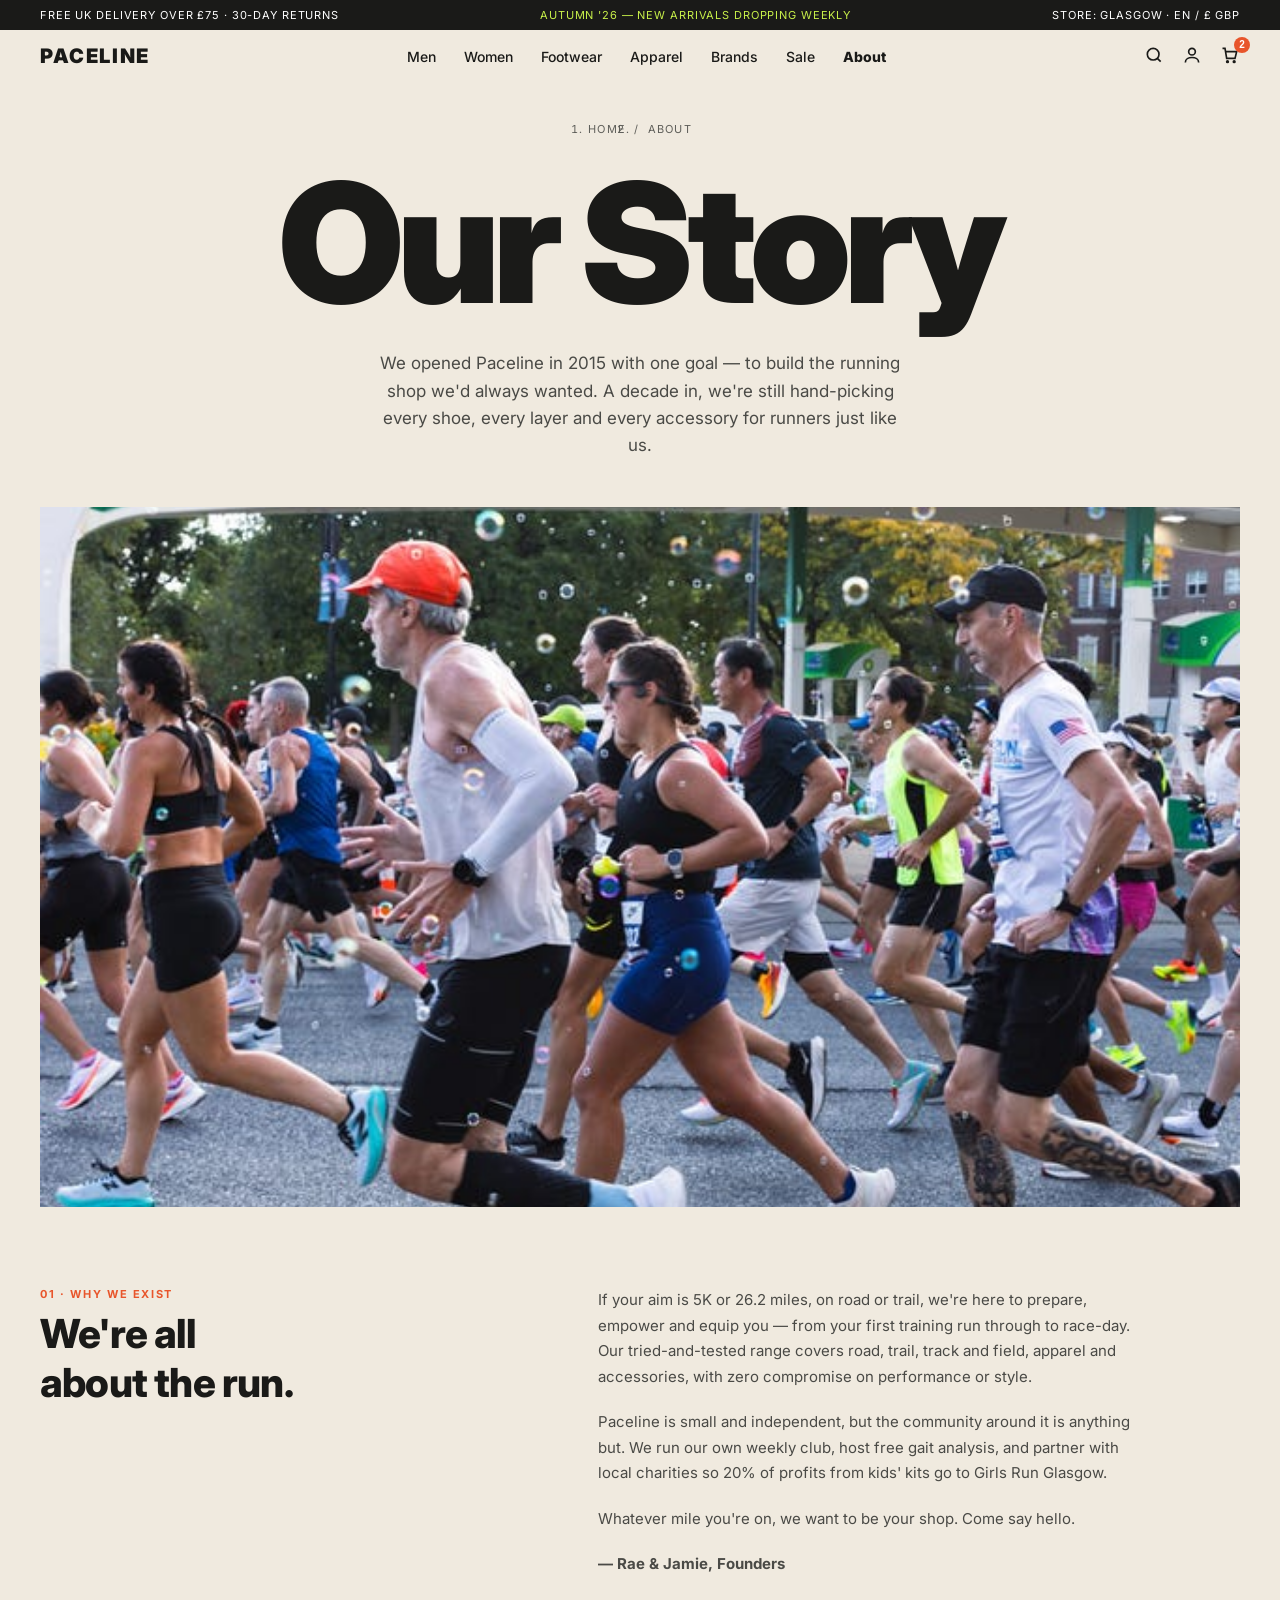
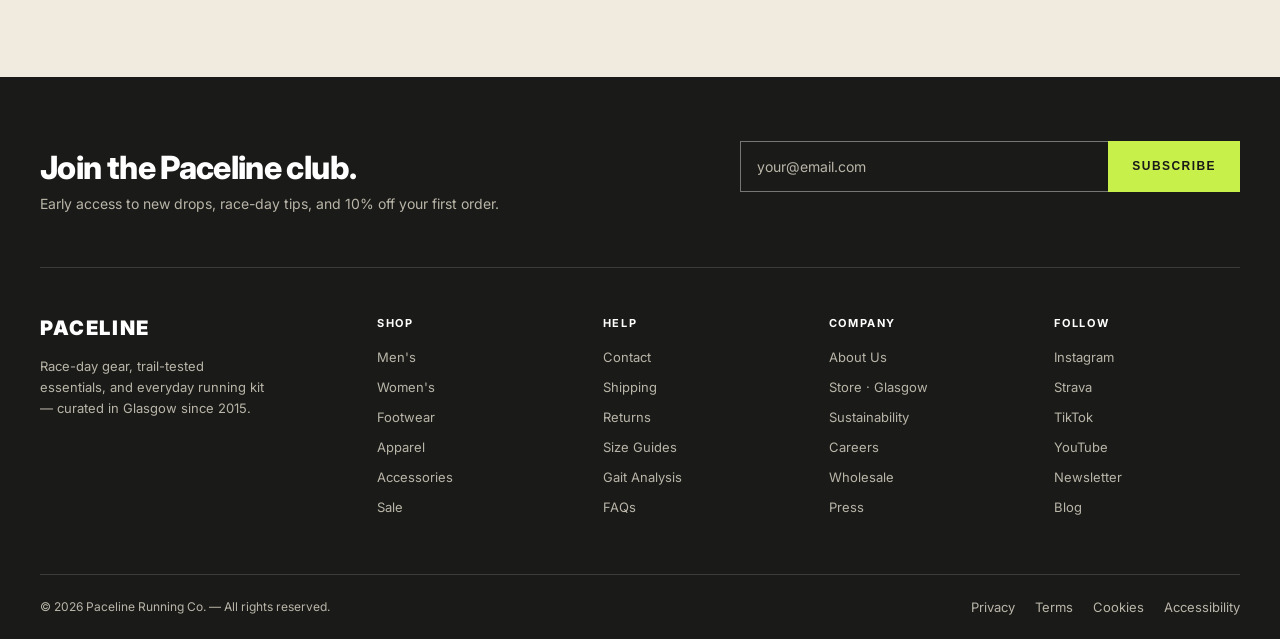
==== about.html @ b0b299d3 "Create about page with intro and why we exist" ====
<!DOCTYPE html>
<html lang="en">
    <head>
        <meta charset="UTF-8">
        <meta name="viewport" content="width=device-width, initial-scale=1.0">
         <link rel="icon" type="image/svg+xml" href="assets/images/paceline-icon.svg">
            <a href="index.html" class="logo">
            </a>
         <title> 
            About | Paceline
         </title>
    <link rel="preconnect" href="https://fonts.googleapis.com">
    <link rel="preconnect" href="https://fonts.gstatic.com" crossorigin>
    <link href="https://fonts.googleapis.com/css2?family=Inter:wght@400;500;600;800;900&display=swap" rel="stylesheet">
    <link rel="stylesheet" href="css/style.css">
    </head>
    <!-- 1. TOP BAR -->
  <div class="topbar">
    <p>Free UK delivery over £75 · 30-day returns</p>
    <p class="topbar-highlight">Autumn '26 — new arrivals dropping weekly</p>
    <p>Store: Glasgow · EN / £ GBP</p>
  </div>
  <!-- 2. NAVBAR -->
  <header class="site-header">
    <a href="index.html" class="logo">PACELINE</a>

    <nav aria-label="Main navigation">
      <ul class="nav-links">
        <li><a href="#">Men</a></li>
        <li><a href="#">Women</a></li>
        <li><a href="#">Footwear</a></li>
        <li><a href="#">Apparel</a></li>
        <li><a href="#">Brands</a></li>
        <li><a href="#">Sale</a></li>
        <li><a href="about.html" aria-current="page">About</a></li>
      </ul>
    </nav>
    <div class="header-icons">
      <button aria-label="Search">
        <svg width="20" height="20" viewBox="0 0 24 24" fill="none" stroke="currentColor" stroke-width="2"><circle cx="11" cy="11" r="7"/><path d="M20 20l-4-4"/></svg>
      </button>
      <button aria-label="Account">
        <svg width="20" height="20" viewBox="0 0 24 24" fill="none" stroke="currentColor" stroke-width="2"><circle cx="12" cy="8" r="4"/><path d="M4 21c0-4 4-6 8-6s8 2 8 6"/></svg>
      </button>
      <button aria-label="Cart, 2 items" class="cart-btn">
        <svg width="20" height="20" viewBox="0 0 24 24" fill="none" stroke="currentColor" stroke-width="2"><path d="M3 4h3l2 12h10l2-8H7"/><circle cx="9" cy="20" r="1"/><circle cx="17" cy="20" r="1"/></svg>
        <span class="cart-badge">2</span>
      </button>
    </div>
  </header>
  <main>
    <!-- ABOUT: INTRO -->
    <section class="page-hero">
    <nav aria-label="Breadcrumb" class="breadcrumb">
    <ol>
      <li><a href="index.html">Home</a></li>
      <li aria-current="page">About</li>
    </ol>
    </nav>
   <h1 class="page-title">Our Story</h1>
   <p class="page-intro">
    We opened Paceline in 2015 with one goal — to build the running shop we'd
    always wanted. A decade in, we're still hand-picking every shoe, every
    layer and every accessory for runners just like us.
   </p>
   </section>

   <!-- Wide image: this is near the top of the page, so NO lazy loading -->
   <div class="page-banner">
   <img src="assets/images/about-hero.jpg" alt="Runners' feet at the start of a city race" width="1600" height="700">
   </div>

   <!-- ABOUT: 01 WHY WE EXIST -->
   <section class="section split" aria-labelledby="why-title">
   <div>
    <p class="section-label">01 · Why we exist</p>
    <h2 class="section-title" id="why-title">We're all<br>about the run.</h2>
   </div>

   <div class="split-text">
    <p>
      If your aim is 5K or 26.2 miles, on road or trail, we're here to
      prepare, empower and equip you — from your first training run through to
      race-day. Our tried-and-tested range covers road, trail, track and field,
      apparel and accessories, with zero compromise on performance or style.
    </p>
    <p>
      Paceline is small and independent, but the community around it is
      anything but. We run our own weekly club, host free gait analysis, and
      partner with local charities so 20% of profits from kids' kits go to
      Girls Run Glasgow.
    </p>
    <p>Whatever mile you're on, we want to be your shop. Come say hello.</p>
    <p class="signoff">— Rae &amp; Jamie, Founders</p>
   </div>
   </section>
  </main>
  <!-- 8. NEWSLETTER + FOOTER -->
  <footer class="site-footer">

    <!-- Newsletter strip: JavaScript will validate it tomorrow -->
    <div class="newsletter">
      <div>
        <h2>Join the Paceline club.</h2>
        <p>Early access to new drops, race-day tips, and 10% off your first order.</p>
      </div>

      <form class="newsletter-form" id="newsletter-form" novalidate>
        <label for="newsletter-email" class="sr-only">Email address</label>
        <input type="email" id="newsletter-email" name="email" placeholder="your@email.com" autocomplete="email" required>
        <button type="submit">Subscribe</button>
        <p class="newsletter-msg" id="newsletter-msg" role="status"></p>
      </form>
    </div>

    <!-- Main footer: brand + 4 link columns -->
    <div class="footer-main">
      <div class="footer-brand">
        <a href="index.html" class="logo">PACELINE</a>
        <p>Race-day gear, trail-tested essentials, and everyday running kit — curated in Glasgow since 2015.</p>
      </div>

      <nav class="footer-col" aria-label="Shop">
        <h2>Shop</h2>
        <ul>
          <li><a href="#">Men's</a></li>
          <li><a href="#">Women's</a></li>
          <li><a href="#">Footwear</a></li>
          <li><a href="#">Apparel</a></li>
          <li><a href="#">Accessories</a></li>
          <li><a href="#">Sale</a></li>
        </ul>
      </nav>

      <nav class="footer-col" aria-label="Help">
        <h2>Help</h2>
        <ul>
          <li><a href="#">Contact</a></li>
          <li><a href="#">Shipping</a></li>
          <li><a href="#">Returns</a></li>
          <li><a href="#">Size Guides</a></li>
          <li><a href="#">Gait Analysis</a></li>
          <li><a href="#">FAQs</a></li>
        </ul>
      </nav>

      <nav class="footer-col" aria-label="Company">
        <h2>Company</h2>
        <ul>
          <li><a href="about.html">About Us</a></li>
          <li><a href="#">Store · Glasgow</a></li>
          <li><a href="#">Sustainability</a></li>
          <li><a href="#">Careers</a></li>
          <li><a href="#">Wholesale</a></li>
          <li><a href="#">Press</a></li>
        </ul>
      </nav>

      <nav class="footer-col" aria-label="Follow us">
        <h2>Follow</h2>
        <ul>
          <li><a href="#">Instagram</a></li>
          <li><a href="#">Strava</a></li>
          <li><a href="#">TikTok</a></li>
          <li><a href="#">YouTube</a></li>
          <li><a href="#">Newsletter</a></li>
          <li><a href="#">Blog</a></li>
        </ul>
      </nav>
    </div>

    <!-- Bottom bar -->
    <div class="footer-bottom">
      <p>© 2026 Paceline Running Co. — All rights reserved.</p>
      <ul>
        <li><a href="#">Privacy</a></li>
        <li><a href="#">Terms</a></li>
        <li><a href="#">Cookies</a></li>
        <li><a href="#">Accessibility</a></li>
      </ul>
    </div>

  </footer>
</body>
</html>
---- css/style.css ----
/* ===== 1. VARIABLES: colors and fonts in one place ===== */
:root 
{
  --cream: #f0eadf;
  --black: #1a1a18;
  --lime: #c8f04a;
  --orange: #e8552b;
  --white: #ffffff;
}

/* ===== 2. RESET: remove browser default spacing ===== */
* 
{
  margin: 0;
  padding: 0;
  box-sizing: border-box;
}

body 
{
  font-family: 'Inter', Arial, sans-serif;
  background: var(--cream);
  color: var(--black);
}

a { color: inherit; text-decoration: none; }
ul { list-style: none; }
button { background: none; border: none; color: inherit; cursor: pointer; }

/* ===== 3. TOP BAR ===== */
.topbar 
{
  background: var(--black);
  color: var(--white);
  font-size: 11px;
  letter-spacing: 0.08em;
  text-transform: uppercase;
  display: flex;                    /* puts the 3 texts in a row */
  justify-content: space-between;   /* spreads them left / middle / right */
  padding: 8px 40px;
}

.topbar-highlight { color: var(--lime); }

/* ===== 4. NAVBAR ===== */
.site-header 
{
  background: var(--cream);
  display: flex;
  justify-content: space-between;
  align-items: center;              /* centers everything vertically */
  padding: 14px 40px;
  position: sticky;                 /* stays at the top while scrolling */
  top: 0;
  z-index: 10;
}

.logo 
{
  font-weight: 900;
  font-size: 20px;
  letter-spacing: 0.08em;
}

.logo img {
  display: block;   /* removes the small gap browsers add under images */
  height: 32px;
  width: auto;      /* keeps the proportions */
}

.nav-links {
  display: flex;
  gap: 28px;
  font-size: 14px;
  font-weight: 500;
}

.nav-links a:hover { color: var(--orange); }

/* Keyboard users need to see where they are */
a:focus-visible, button:focus-visible {
  outline: 3px solid var(--orange);
  outline-offset: 3px;
}

.header-icons {
  display: flex;
  gap: 18px;
}

.cart-btn { position: relative; }

.cart-badge {
  position: absolute;               /* sits on the corner of the cart icon */
  top: -8px;
  right: -10px;
  background: var(--orange);
  color: var(--white);
  font-size: 10px;
  font-weight: 700;
  border-radius: 50%;
  width: 16px;
  height: 16px;
  display: grid;
  place-items: center;
}

/* ===== 5. HERO ===== */
.hero {
  min-height: 560px;
  display: flex;
  align-items: center;
  padding: 0 40px;
  color: var(--white);
  /* dark gradient on the left keeps the white text readable, then the photo */
  background:
    linear-gradient(90deg, rgba(0,0,0,0.55) 0%, rgba(0,0,0,0.05) 70%),
    url("../assets/images/hero.jpg") center / cover no-repeat;
}

.hero-content { max-width: 640px; }

.eyebrow {
  color: var(--lime);
  font-size: 12px;
  font-weight: 700;
  letter-spacing: 0.15em;
  text-transform: uppercase;
  margin-bottom: 16px;
}

.hero h1 {
  font-size: clamp(48px, 9vw, 96px);   /* shrinks on small screens */
  font-weight: 900;
  line-height: 0.95;
  letter-spacing: -0.03em;
  margin-bottom: 24px;
}

.hero-text {
  font-size: 18px;
  line-height: 1.5;
  margin-bottom: 32px;
}

.hero-buttons {
  display: flex;
  gap: 14px;
  flex-wrap: wrap;                  /* buttons stack if there's no room */
}

/* ===== 6. BUTTONS ===== */
.btn {
  display: inline-block;
  padding: 16px 28px;
  font-size: 12px;
  font-weight: 700;
  letter-spacing: 0.12em;
  text-transform: uppercase;
}

.btn-lime { background: var(--lime); color: var(--black); }
.btn-outline { border: 2px solid var(--white); color: var(--white); }
.btn:hover { opacity: 0.85; }

/* ===== 7. RESPONSIVE: phones and small tablets ===== */
@media (max-width: 768px) {
  .topbar { justify-content: center; padding: 8px 16px; }
  .topbar p:not(.topbar-highlight) { display: none; }  /* keep only the middle text */

  .site-header { padding: 14px 16px; }
  .nav-links { display: none; }     /* temporary: we'll add a hamburger menu later */

  .hero { padding: 0 16px; min-height: 460px; }
}
/* ===== 8. SHARED SECTION STYLES (reused by every section) ===== */
.section {
  padding: 80px 40px;
}

.section-head {
  display: flex;
  justify-content: space-between;
  align-items: flex-end;            /* link lines up with the heading's bottom */
  flex-wrap: wrap;                  /* link drops under the heading if no room */
  gap: 16px;
  margin-bottom: 32px;
}

.section-label {
  color: var(--orange);
  font-size: 11px;
  font-weight: 700;
  letter-spacing: 0.15em;
  text-transform: uppercase;
  margin-bottom: 8px;
}

.section-title {
  font-size: clamp(28px, 4vw, 40px);
  font-weight: 800;
  letter-spacing: -0.02em;
}

.link-arrow {
  font-size: 12px;
  font-weight: 700;
  letter-spacing: 0.1em;
  text-transform: uppercase;
}

.link-arrow:hover { color: var(--orange); }

/* ===== 9. SHOP BY CATEGORY ===== */
.category-grid {
  display: grid;
  grid-template-columns: repeat(4, 1fr);   /* 4 equal columns */
  gap: 16px;
}

.category-card {
  position: relative;               /* anchor for the text and overlay */
  display: block;
  aspect-ratio: 3 / 4;              /* every card is a tall rectangle */
  overflow: hidden;                 /* hides the image when it zooms past the edge */
  color: var(--white);
}

.category-card img {
  width: 100%;
  height: 100%;
  object-fit: cover;                /* fills the box without stretching the photo */
  transition: transform 0.4s ease;
}

.category-card:hover img { transform: scale(1.05); }

/* Dark fade at the bottom so the white text is readable */
.category-card::after {
  content: "";
  position: absolute;
  inset: 0;                         /* shorthand for top/right/bottom/left: 0 */
  background: linear-gradient(to top, rgba(0, 0, 0, 0.75), transparent 55%);
}

.category-info {
  position: absolute;
  left: 20px;
  right: 20px;
  bottom: 20px;
  z-index: 1;                       /* sits in front of the dark fade */
}

.category-info h3 { font-size: 22px; font-weight: 800; }
.category-info p  { font-size: 13px; margin: 4px 0 10px; }

.category-shop {
  color: var(--lime);
  font-size: 11px;
  font-weight: 700;
  letter-spacing: 0.12em;
  text-transform: uppercase;
}
/* ===== 10. FILTER PILLS ===== */
.filter-pills {
  display: flex;
  gap: 8px;
  flex-wrap: wrap;
}

.pill {
  padding: 8px 16px;
  border: 1px solid #b9b3a6;
  border-radius: 999px;              /* a huge radius makes a pill shape */
  font-size: 13px;
  font-weight: 500;
  transition: background 0.2s, color 0.2s;
}

.pill:hover { background: rgba(0, 0, 0, 0.06); }

/* The selected pill: styled using the aria-pressed attribute */
.pill[aria-pressed="true"] {
  background: var(--black);
  color: var(--white);
  border-color: var(--black);
}

/* ===== 11. PRODUCT CARDS ===== */
.product-grid {
  display: grid;
  grid-template-columns: repeat(4, 1fr);
  gap: 16px;
}

.product-media {
  position: relative;                
  aspect-ratio: 4 / 5;
  overflow: hidden;
  background: #e5b560;               
  margin-bottom: 12px;
}

.product-media img {
  width: 100%;
  height: 100%;
  object-fit: cover;
}

.badge {
  position: absolute;
  top: 12px;
  left: 12px;
  background: var(--black);
  color: var(--lime);
  font-size: 10px;
  font-weight: 800;
  letter-spacing: 0.1em;
  text-transform: uppercase;
  padding: 4px 8px;
}

.badge-sale {
  background: var(--orange);
  color: var(--white);
}

.heart-btn {
  position: absolute;
  top: 10px;
  right: 10px;
  width: 36px;
  height: 36px;
  display: grid;
  place-items: center;
  border-radius: 50%;
  color: var(--black);
}

.heart-btn:hover { background: rgba(255, 255, 255, 0.7); }

.product-brand {
  font-size: 12px;
  color: #5f5f5a;                   
}

.product-name {
  font-size: 14px;
  font-weight: 600;
  margin: 2px 0 4px;
}

.product-price {
  font-size: 14px;
  font-weight: 700;
}
/* ===== 12. OUR STORY ===== */
.story {
  display: grid;
  grid-template-columns: 1fr 1fr;     /* two equal halves */
  background: var(--black);
  color: var(--white);
}

.story-media img {
  width: 100%;
  height: 100%;                       /* fills the whole left half */
  min-height: 420px;
  object-fit: cover;
  display: block;
}

.story-content {
  padding: 80px 64px;
  display: flex;
  flex-direction: column;             /* stack the children vertically */
  justify-content: center;            /* and center the stack vertically */
  align-items: flex-start;            /* keep the button its natural width */
}

/* On the dark panel, the small label should be lime, not orange */
.story .section-label { color: var(--lime); }

.story-text {
  font-size: 16px;
  line-height: 1.7;
  color: #d8d4c8;
  max-width: 52ch;                    /* keeps lines a comfortable length */
  margin-top: 20px;
}

.story-stats {
  display: flex;
  gap: 48px;
  margin: 40px 0;                     /* space above AND below fixes the overlap in the design */
}

.stat-number {
  display: block;
  color: var(--lime);
  font-size: 48px;
  font-weight: 800;
  line-height: 1;
}

.stat-label {
  display: block;
  margin-top: 8px;
  font-size: 11px;
  letter-spacing: 0.12em;
  text-transform: uppercase;
  color: #b9b5a8;
}
/* ===== 13. MEN'S / WOMEN'S ===== */
.gender-grid {
  display: grid;
  grid-template-columns: 1fr 1fr;     /* two equal cards */
  gap: 16px;
}

.gender-card {
  position: relative;                 /* anchor for the overlay and text */
  display: block;
  aspect-ratio: 4 / 3;
  overflow: hidden;
  color: var(--white);
}

.gender-card img {
  width: 100%;
  height: 100%;
  object-fit: cover;
  transition: transform 0.4s ease;
}

.gender-card:hover img { transform: scale(1.04); }

/* Dark fade so the white text stays readable */
.gender-card::after {
  content: "";
  position: absolute;
  inset: 0;
  background: linear-gradient(to top, rgba(0, 0, 0, 0.75), transparent 60%);
}

.gender-info {
  position: absolute;
  left: 28px;
  right: 28px;
  bottom: 28px;
  z-index: 1;                         /* in front of the fade */
}

.gender-info h2 {
  font-size: clamp(28px, 4vw, 44px);
  font-weight: 900;
  letter-spacing: -0.02em;
  line-height: 1;
}

.gender-info p {
  font-size: 14px;
  margin: 8px 0 14px;
}

.gender-shop {
  color: var(--lime);
  font-size: 11px;
  font-weight: 700;
  letter-spacing: 0.12em;
  text-transform: uppercase;
}

/* for people who turn off animations in their system settings */
@media (prefers-reduced-motion: reduce) {
  .category-card img,
  .gender-card img { transition: none; }
  .category-card:hover img,
  .gender-card:hover img { transform: none; }
}
/* ===== 14. SCREEN-READER-ONLY HELPER ===== */
/* Hides content visually but keeps it available to screen readers */
.sr-only {
  position: absolute;
  width: 1px;
  height: 1px;
  margin: -1px;
  padding: 0;
  overflow: hidden;
  clip: rect(0, 0, 0, 0);
  white-space: nowrap;
  border: 0;
}

/* ===== 15. FOOTER ===== */
.site-footer {
  background: var(--black);
  color: var(--white);
  padding: 64px 40px 24px;
}

/* --- Newsletter strip --- */
.newsletter {
  display: flex;
  justify-content: space-between;
  align-items: center;
  flex-wrap: wrap;                    /* form drops under the text if no room */
  gap: 24px;
  padding-bottom: 48px;
  border-bottom: 1px solid rgba(255, 255, 255, 0.15);
}

.newsletter h2 {
  font-size: clamp(24px, 3vw, 32px);
  font-weight: 800;
  letter-spacing: -0.02em;
}

.newsletter p {
  margin-top: 8px;
  font-size: 14px;
  color: #b9b5a8;
}

.newsletter-form {
  display: flex;
  flex-wrap: wrap;                    /* lets the message sit on its own line */
  flex: 1 1 380px;
  max-width: 500px;
}

.newsletter-form input {
  flex: 1;
  min-width: 0;                       /* lets the input shrink on small screens */
  padding: 16px;
  background: transparent;
  border: 1px solid rgba(255, 255, 255, 0.4);
  border-right: 0;
  color: var(--white);
  font: inherit;                      /* use the page font instead of the browser default */
  font-size: 14px;
}

.newsletter-form input::placeholder { color: #b9b5a8; }

.newsletter-form input:focus-visible {
  outline: 3px solid var(--lime);
  outline-offset: 2px;
}

.newsletter-form button {
  background: var(--lime);
  color: var(--black);
  padding: 16px 24px;
  font-size: 12px;
  font-weight: 700;
  letter-spacing: 0.12em;
  text-transform: uppercase;
}

.newsletter-form button:hover { opacity: 0.85; }

.newsletter-msg {
  flex-basis: 100%;                   /* takes the full row under the input */
  margin-top: 10px;
  min-height: 1.4em;                  /* reserves space so nothing jumps */
  font-size: 13px;
}

/* --- Main footer --- */
.footer-main {
  display: grid;
  grid-template-columns: 1.6fr repeat(4, 1fr);   /* brand column + 4 link columns */
  gap: 40px;
  padding: 48px 0;
}

.footer-brand p {
  margin-top: 16px;
  max-width: 28ch;
  font-size: 13px;
  line-height: 1.6;
  color: #b9b5a8;
}

.footer-col h2 {
  font-size: 11px;
  font-weight: 700;
  letter-spacing: 0.15em;
  text-transform: uppercase;
  margin-bottom: 16px;
}

.footer-col li { margin-bottom: 10px; }

.footer-col a,
.footer-bottom a {
  font-size: 13px;
  color: #b9b5a8;
}

.footer-col a:hover,
.footer-bottom a:hover {
  color: var(--white);
  text-decoration: underline;
}

/* --- Bottom bar --- */
.footer-bottom {
  display: flex;
  justify-content: space-between;
  flex-wrap: wrap;
  gap: 12px;
  padding-top: 24px;
  border-top: 1px solid rgba(255, 255, 255, 0.15);
  font-size: 12px;
  color: #b9b5a8;
}

.footer-bottom ul {
  display: flex;
  gap: 20px;
}
/* ===== 16. ABOUT PAGE: INTRO ===== */
.page-hero {
  text-align: center;
  padding: 40px 40px 48px;
}

.breadcrumb ol {
  display: flex;
  justify-content: center;
  gap: 8px;
  font-size: 11px;
  letter-spacing: 0.12em;
  text-transform: uppercase;
  color: #5f5f5a;                     /* grey with enough contrast on cream */
}

.breadcrumb li + li::before {         /* adds a "/" before every item except the first */
  content: "/";
  margin-right: 8px;
}

.breadcrumb a:hover { color: var(--orange); }

.page-title {
  font-size: clamp(64px, 13vw, 168px);
  font-weight: 900;
  letter-spacing: -0.04em;
  line-height: 1;
  margin: 24px 0;
}

.page-intro {
  max-width: 48ch;                    /* comfortable line length */
  margin: 0 auto;
  font-size: 17px;
  line-height: 1.6;
  color: #4a4a46;
}

.page-banner { padding: 0 40px; }

.page-banner img {
  display: block;
  width: 100%;
  aspect-ratio: 21 / 9;               /* wide, cinematic crop */
  object-fit: cover;
}

/* ===== 17. ABOUT PAGE: TWO-COLUMN SPLIT ===== */
.split {
  display: grid;
  grid-template-columns: 1fr 1.3fr;   /* heading column + wider text column */
  gap: 64px;
  align-items: start;                 /* both columns start at the top */
}

.split-text p {
  font-size: 15px;
  line-height: 1.7;
  color: #4a4a46;
  max-width: 60ch;
  margin-bottom: 20px;
}

.signoff {
  font-weight: 700;
  color: var(--black);
}

/* Highlight the current page in the navbar */
.nav-links a[aria-current="page"] { font-weight: 800; }

/* ===== Responsive: tablet and phone ===== */
@media (max-width: 1024px) {
  .category-grid { grid-template-columns: repeat(2, 1fr); } 
  .product-grid { grid-template-columns: repeat(2, 1fr); }  /* 2 columns */
  .story { grid-template-columns: 1fr; }          /* image on top, text below */
  .story-media img { min-height: 0; aspect-ratio: 16 / 10; }
  .story-content { padding: 56px 40px; }
  .footer-main { grid-template-columns: repeat(2, 1fr); }   /* 2 link columns */
  .footer-brand { grid-column: 1 / -1; }                    /* brand spans the full row */
  .split { grid-template-columns: 1fr; gap: 24px; }   /* stack heading above text */
}

@media (max-width: 640px) {
  .section { padding: 56px 16px; }
  .category-grid { grid-template-columns: 1fr; }              /* 1 column */
  .category-card { aspect-ratio: 4 / 3; }   
  .product-grid { gap: 12px; }          /* stays 2 columns on phones */
  .filter-pills { width: 100%; overflow-x: auto; flex-wrap: nowrap; }  /* pills scroll sideways */
  .pill { white-space: nowrap; }        /* keep each label on one line */                  /* shorter cards on phones */
  .story-content { padding: 48px 16px; }
  .story-stats { gap: 24px; flex-wrap: wrap; }
  .gender-grid { grid-template-columns: 1fr; }   /* stack the cards on phones */
  .gender-info { left: 16px; right: 16px; bottom: 16px; }
  .site-footer { padding: 48px 16px 24px; }
  .newsletter-form { flex-basis: 100%; max-width: none; }
  .page-hero { padding: 32px 16px 36px; }
  .page-banner { padding: 0 16px; }
  .page-banner img { aspect-ratio: 4 / 3; }           /* taller crop on phones */
}
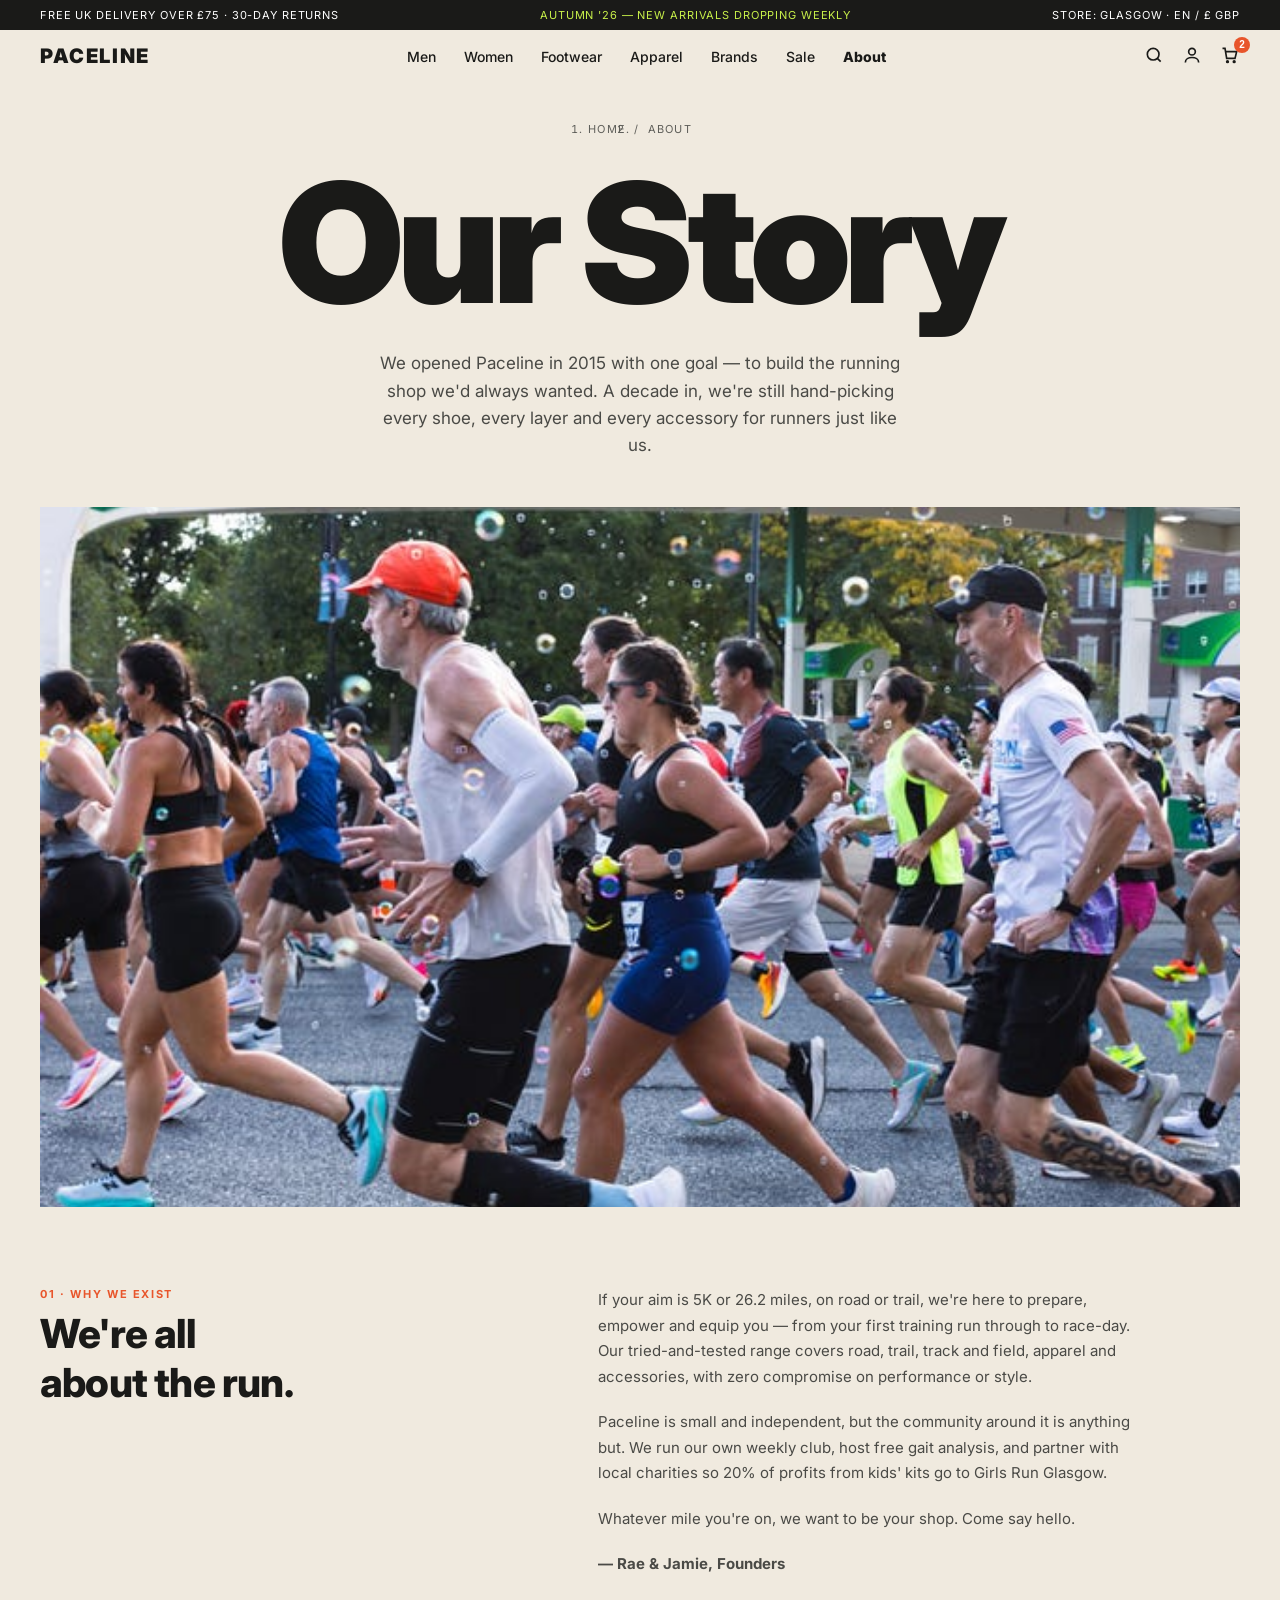
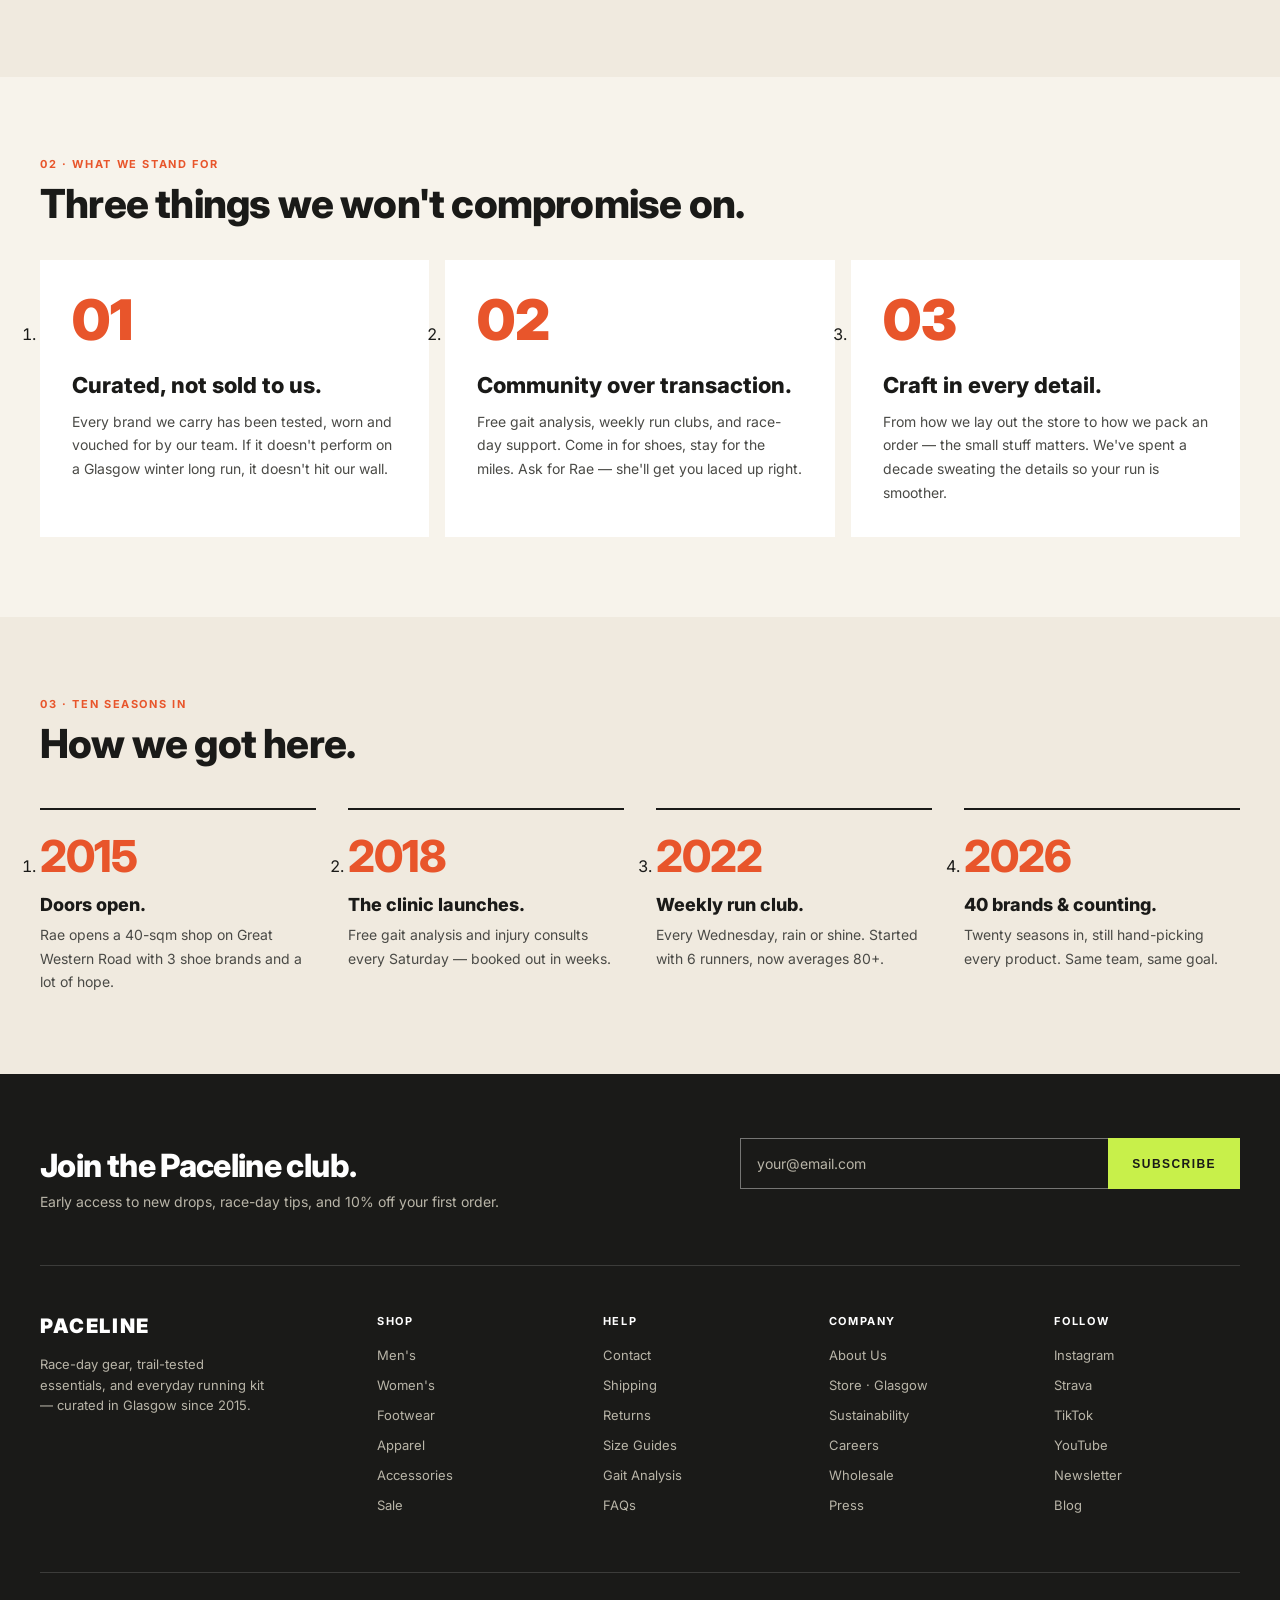
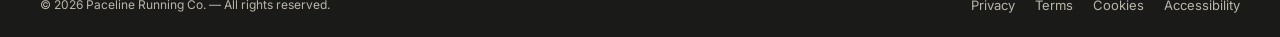
==== commit fce8bd55: "Add values and timeline to about page" ====
--- a/about.html
+++ b/about.html
@@ -94,6 +94,58 @@
     <p class="signoff">— Rae &amp; Jamie, Founders</p>
    </div>
    </section>
+   <!-- ABOUT: 02 VALUES -->
+<section class="section values" aria-labelledby="values-title">
+  <p class="section-label">02 · What we stand for</p>
+  <h2 class="section-title" id="values-title">Three things we won't compromise on.</h2>
+
+  <ol class="value-grid">
+    <li class="value-card">
+      <span class="value-num" aria-hidden="true">01</span>
+      <h3>Curated, not sold to us.</h3>
+      <p>Every brand we carry has been tested, worn and vouched for by our team. If it doesn't perform on a Glasgow winter long run, it doesn't hit our wall.</p>
+    </li>
+    <li class="value-card">
+      <span class="value-num" aria-hidden="true">02</span>
+      <h3>Community over transaction.</h3>
+      <p>Free gait analysis, weekly run clubs, and race-day support. Come in for shoes, stay for the miles. Ask for Rae — she'll get you laced up right.</p>
+    </li>
+    <li class="value-card">
+      <span class="value-num" aria-hidden="true">03</span>
+      <h3>Craft in every detail.</h3>
+      <p>From how we lay out the store to how we pack an order — the small stuff matters. We've spent a decade sweating the details so your run is smoother.</p>
+    </li>
+  </ol>
+</section>
+
+<!-- ABOUT: 03 TIMELINE -->
+<section class="section" aria-labelledby="timeline-title">
+  <p class="section-label">03 · Ten seasons in</p>
+  <h2 class="section-title" id="timeline-title">How we got here.</h2>
+
+  <ol class="timeline">
+    <li>
+      <p class="timeline-year">2015</p>
+      <h3>Doors open.</h3>
+      <p>Rae opens a 40-sqm shop on Great Western Road with 3 shoe brands and a lot of hope.</p>
+    </li>
+    <li>
+      <p class="timeline-year">2018</p>
+      <h3>The clinic launches.</h3>
+      <p>Free gait analysis and injury consults every Saturday — booked out in weeks.</p>
+    </li>
+    <li>
+      <p class="timeline-year">2022</p>
+      <h3>Weekly run club.</h3>
+      <p>Every Wednesday, rain or shine. Started with 6 runners, now averages 80+.</p>
+    </li>
+    <li>
+      <p class="timeline-year">2026</p>
+      <h3>40 brands &amp; counting.</h3>
+      <p>Twenty seasons in, still hand-picking every product. Same team, same goal.</p>
+    </li>
+  </ol>
+</section>
   </main>
   <!-- 8. NEWSLETTER + FOOTER -->
   <footer class="site-footer">
--- a/css/style.css
+++ b/css/style.css
@@ -693,6 +693,76 @@
 /* Highlight the current page in the navbar */
 .nav-links a[aria-current="page"] { font-weight: 800; }
 
+/* ===== 18. ABOUT PAGE: VALUES ===== */
+.values { background: #f7f3eb; }          /* slightly lighter band than the page */
+
+.value-grid {
+  display: grid;
+  grid-template-columns: repeat(3, 1fr);  /* three equal cards */
+  gap: 16px;
+  margin-top: 32px;
+}
+
+.value-card {
+  background: var(--white);
+  padding: 32px;
+}
+
+.value-num {
+  display: block;
+  color: var(--orange);                   /* big text, so orange passes contrast */
+  font-size: 56px;
+  font-weight: 900;
+  line-height: 1;
+  margin-bottom: 24px;
+}
+
+.value-card h3 {
+  font-size: 22px;
+  font-weight: 800;
+  margin-bottom: 12px;
+}
+
+.value-card p {
+  font-size: 14px;
+  line-height: 1.7;
+  color: #4a4a46;
+}
+
+/* ===== 19. ABOUT PAGE: TIMELINE ===== */
+.timeline {
+  display: grid;
+  grid-template-columns: repeat(4, 1fr);  /* four equal columns */
+  gap: 32px;
+  margin-top: 40px;
+}
+
+.timeline li {
+  border-top: 2px solid var(--black);     /* the line above each year */
+  padding-top: 24px;
+}
+
+.timeline-year {
+  color: var(--orange);
+  font-size: 44px;
+  font-weight: 800;
+  letter-spacing: -0.02em;
+  line-height: 1;
+  margin-bottom: 16px;
+}
+
+.timeline h3 {
+  font-size: 18px;
+  font-weight: 800;
+  margin-bottom: 8px;
+}
+
+.timeline li p:not(.timeline-year) {
+  font-size: 14px;
+  line-height: 1.7;
+  color: #4a4a46;
+}
+
 /* ===== Responsive: tablet and phone ===== */
 @media (max-width: 1024px) {
   .category-grid { grid-template-columns: repeat(2, 1fr); } 
@@ -703,6 +773,8 @@
   .footer-main { grid-template-columns: repeat(2, 1fr); }   /* 2 link columns */
   .footer-brand { grid-column: 1 / -1; }                    /* brand spans the full row */
   .split { grid-template-columns: 1fr; gap: 24px; }   /* stack heading above text */
+  .timeline { grid-template-columns: repeat(2, 1fr); }   /* 2 per row */
+
 }
 
 @media (max-width: 640px) {
@@ -721,4 +793,7 @@
   .page-hero { padding: 32px 16px 36px; }
   .page-banner { padding: 0 16px; }
   .page-banner img { aspect-ratio: 4 / 3; }           /* taller crop on phones */
+  .value-grid { grid-template-columns: 1fr; }            /* cards stack */
+  .value-card { padding: 24px; }
+  .timeline { grid-template-columns: 1fr; gap: 28px; }   /* years stack */
 }
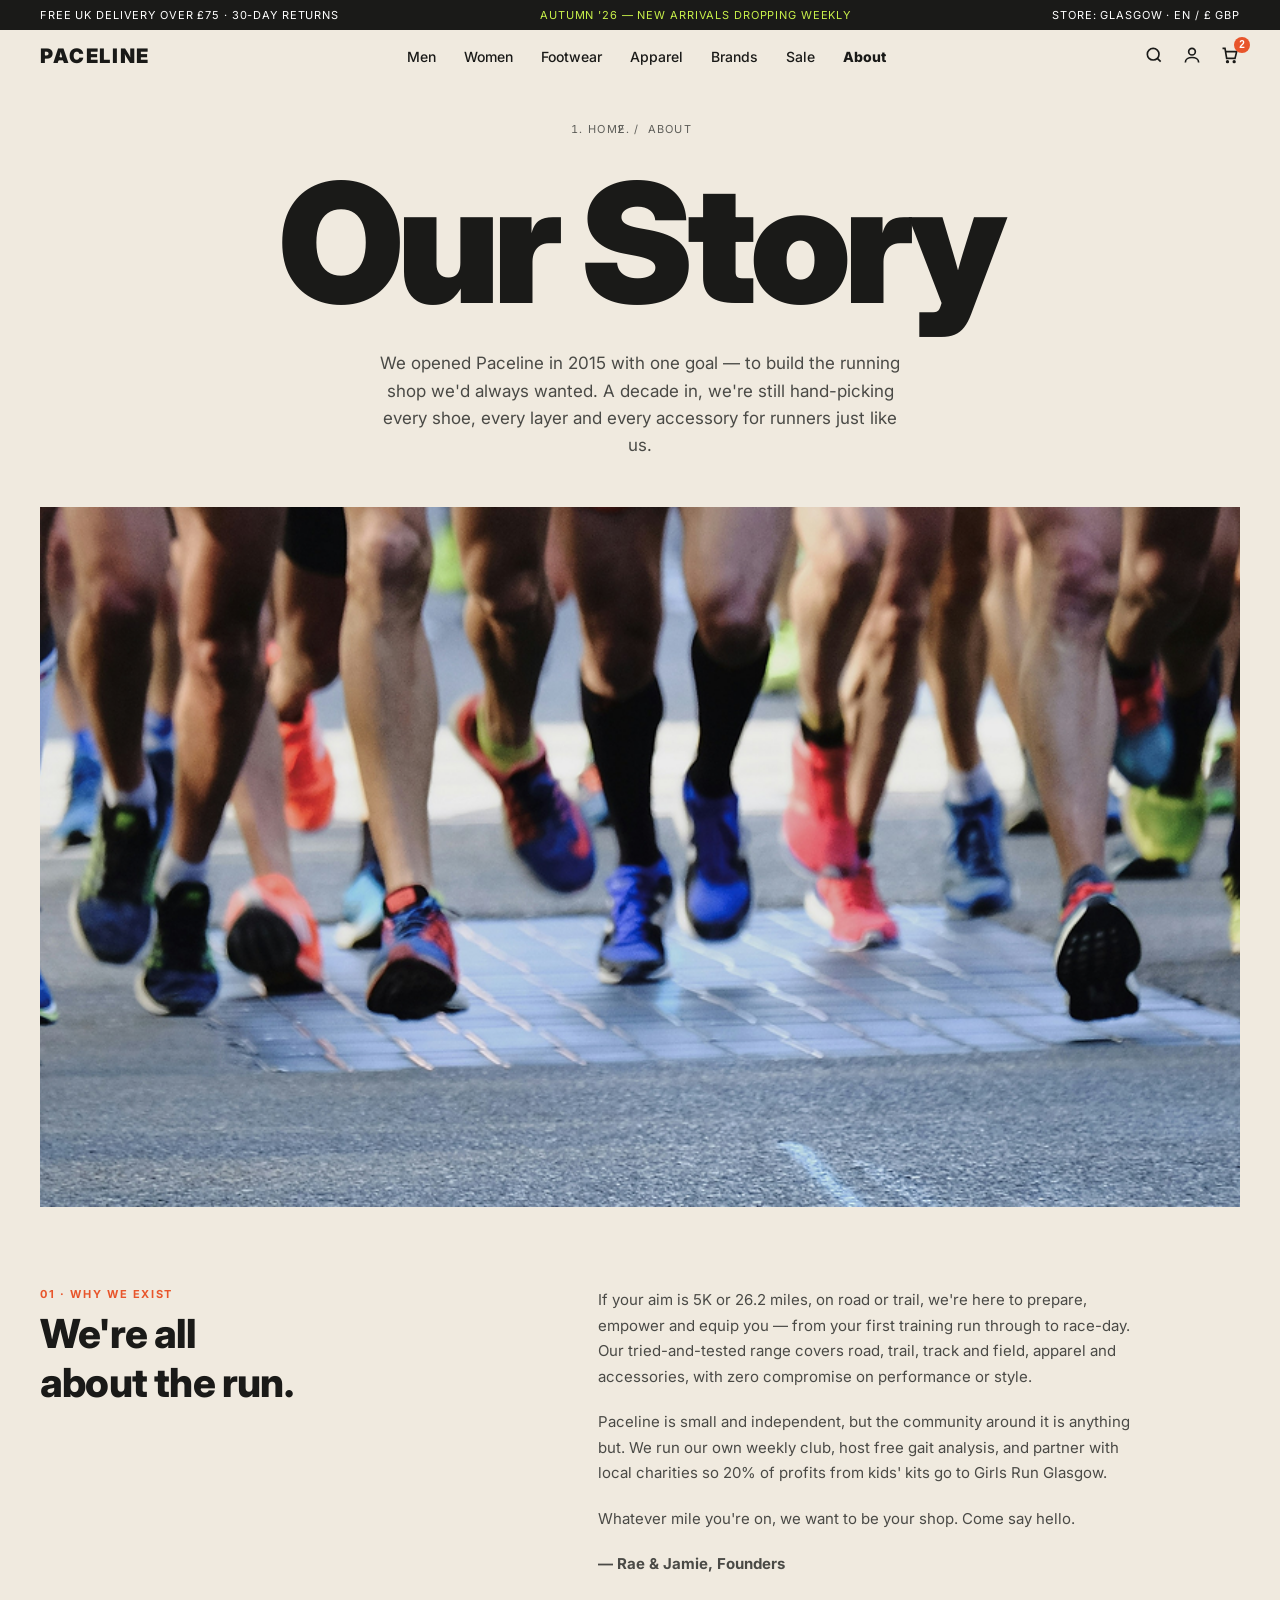
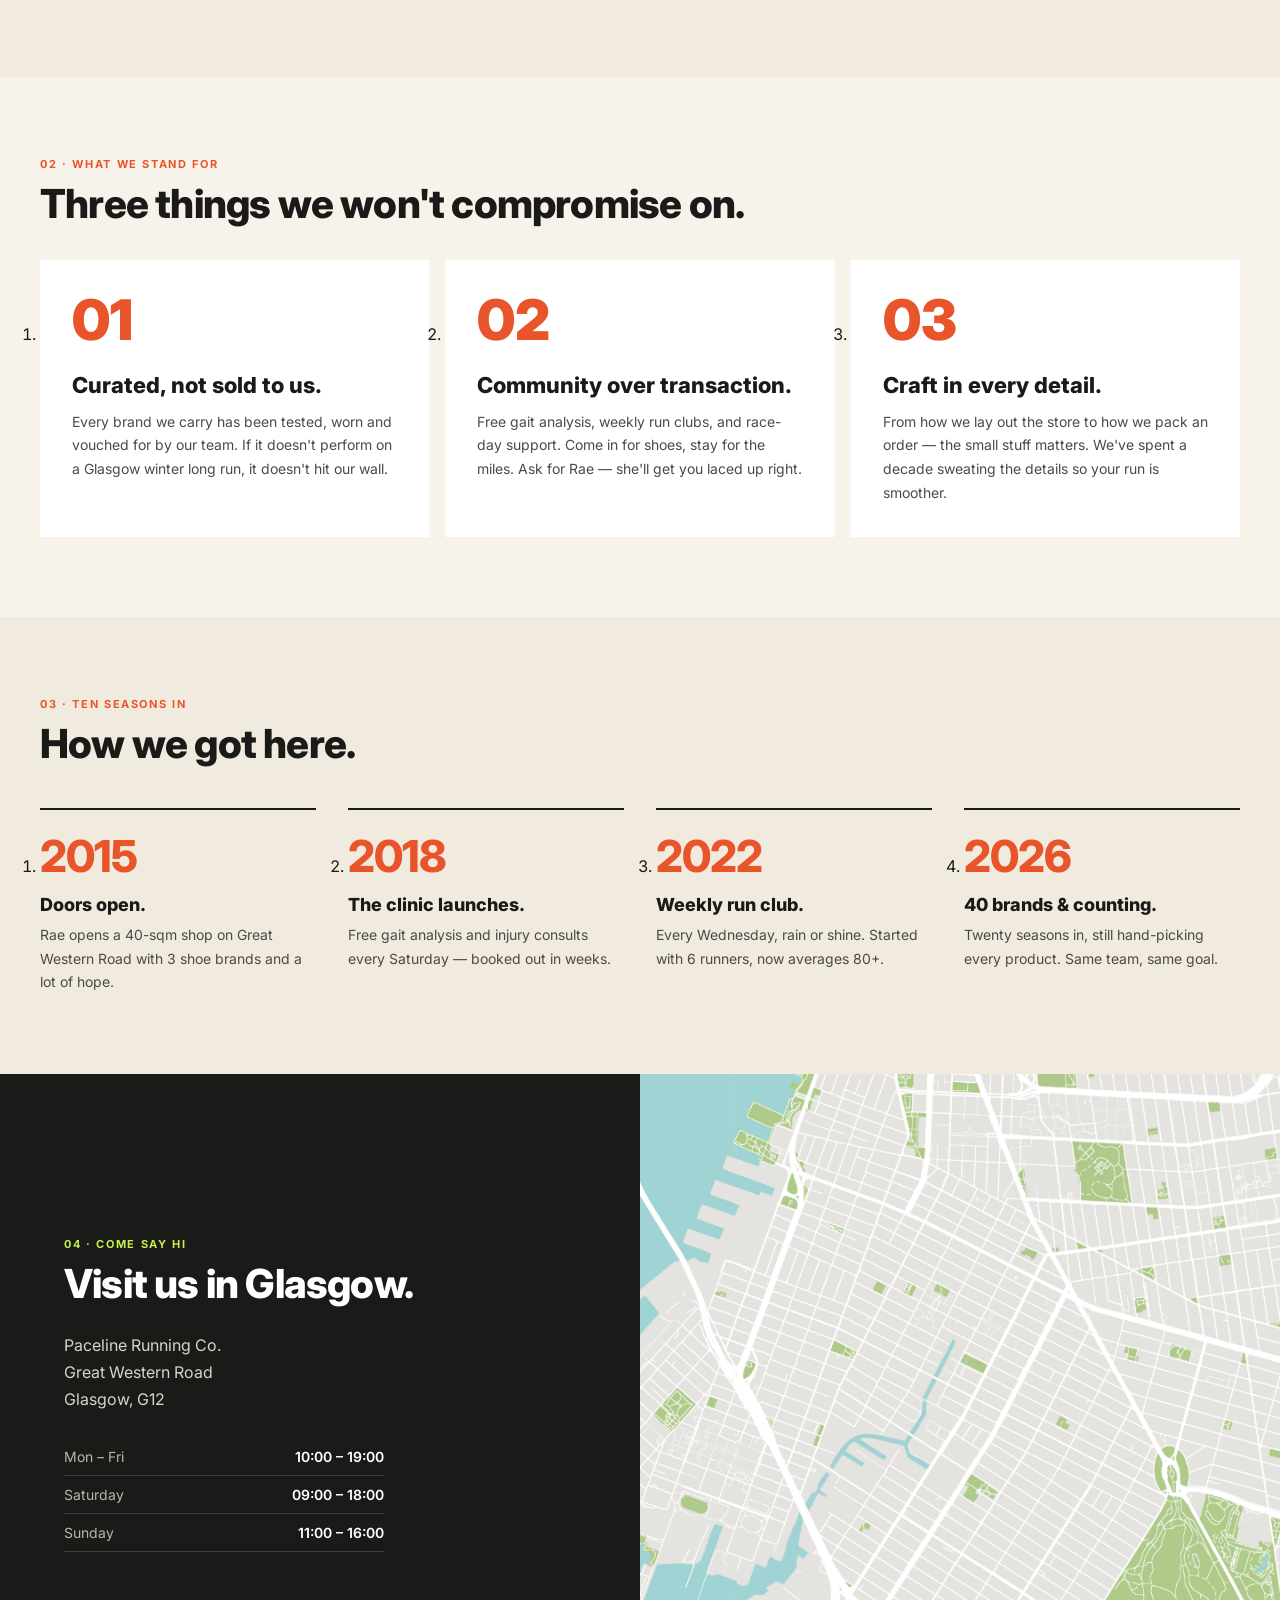
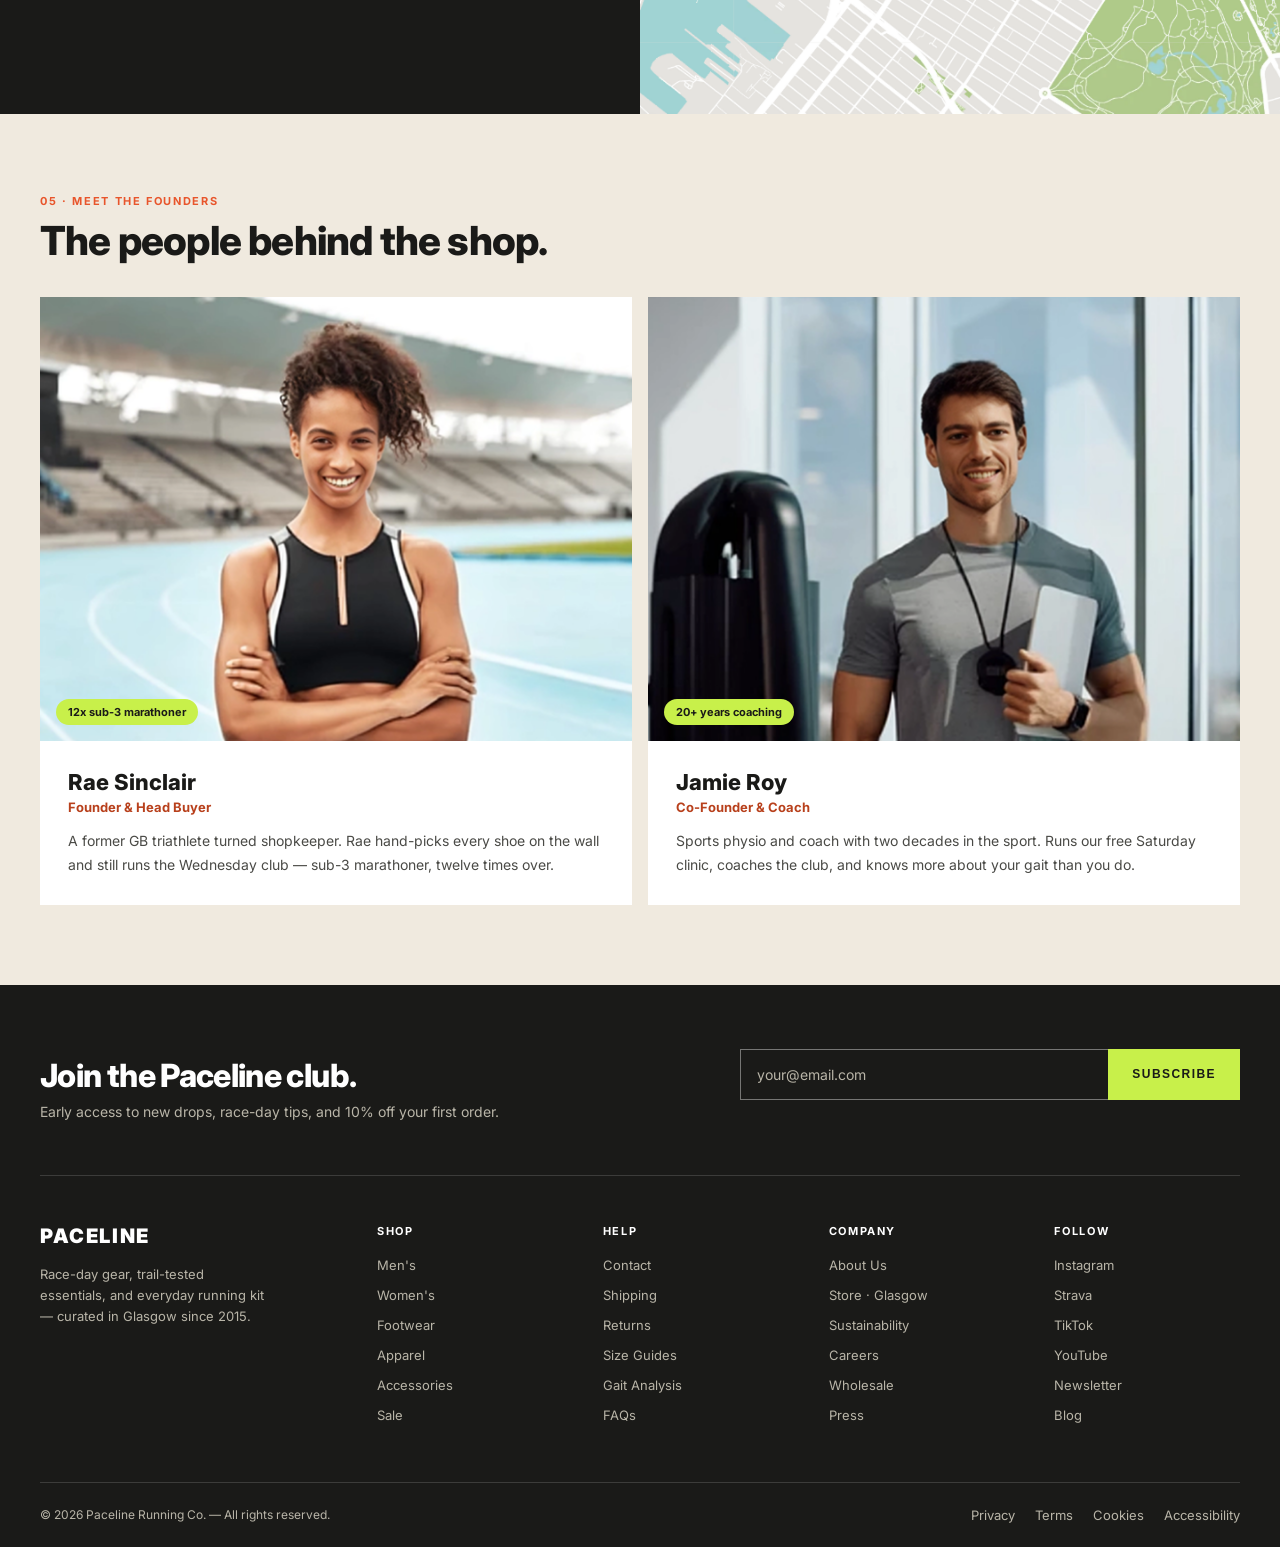
==== commit 0217d191: "Add about us and founders section" ====
--- a/about.html
+++ b/about.html
@@ -67,7 +67,7 @@
 
    <!-- Wide image: this is near the top of the page, so NO lazy loading -->
    <div class="page-banner">
-   <img src="assets/images/about-hero.jpg" alt="Runners' feet at the start of a city race" width="1600" height="700">
+   <img src="assets/images/about-hero.png" alt="Runners' feet at the start of a city race" width="1600" height="700">
    </div>
 
    <!-- ABOUT: 01 WHY WE EXIST -->
@@ -146,6 +146,60 @@
     </li>
   </ol>
 </section>
+<!-- ABOUT: 04 VISIT US -->
+<section class="visit" aria-labelledby="visit-title">
+  <div class="visit-info">
+    <p class="section-label">04 · Come say hi</p>
+    <h2 class="section-title" id="visit-title">Visit us in Glasgow.</h2>
+
+    <address>
+      Paceline Running Co.<br>
+      Great Western Road<br>
+      Glasgow, G12
+    </address>
+
+    <dl class="hours">
+      <div><dt>Mon – Fri</dt><dd>10:00 – 19:00</dd></div>
+      <div><dt>Saturday</dt><dd>09:00 – 18:00</dd></div>
+      <div><dt>Sunday</dt><dd>11:00 – 16:00</dd></div>
+    </dl>
+  </div>
+<div class="visit-map">
+  <img src="assets/images/map.png" alt="Map showing the Paceline store on Great Western Road, Glasgow" width="900" height="900" loading="lazy">
+</div>
+</section>
+
+<!-- ABOUT: 05 FOUNDERS -->
+<section class="section" aria-labelledby="founders-title">
+  <p class="section-label">05 · Meet the founders</p>
+  <h2 class="section-title" id="founders-title">The people behind the shop.</h2>
+
+  <ul class="founder-grid">
+    <li class="founder-card">
+      <div class="founder-media">
+        <img src="assets/images/rae.png" alt="Rae Sinclair smiling with arms crossed on a running track" width="800" height="600" loading="lazy">
+        <span class="pill-badge">12x sub-3 marathoner</span>
+      </div>
+      <div class="founder-body">
+        <h3>Rae Sinclair</h3>
+        <p class="founder-role">Founder &amp; Head Buyer</p>
+        <p>A former GB triathlete turned shopkeeper. Rae hand-picks every shoe on the wall and still runs the Wednesday club — sub-3 marathoner, twelve times over.</p>
+      </div>
+    </li>
+
+    <li class="founder-card">
+      <div class="founder-media">
+        <img src="assets/images/jamie.png" alt="Jamie Roy holding a clipboard and wearing a stopwatch" width="800" height="600" loading="lazy">
+        <span class="pill-badge">20+ years coaching</span>
+      </div>
+      <div class="founder-body">
+        <h3>Jamie Roy</h3>
+        <p class="founder-role">Co-Founder &amp; Coach</p>
+        <p>Sports physio and coach with two decades in the sport. Runs our free Saturday clinic, coaches the club, and knows more about your gait than you do.</p>
+      </div>
+    </li>
+  </ul>
+</section>
   </main>
   <!-- 8. NEWSLETTER + FOOTER -->
   <footer class="site-footer">
--- a/css/style.css
+++ b/css/style.css
@@ -6,6 +6,7 @@
   --lime: #c8f04a;
   --orange: #e8552b;
   --white: #ffffff;
+  --orange-dark: #b8401c;   
 }
 
 /* ===== 2. RESET: remove browser default spacing ===== */
@@ -763,6 +764,110 @@
   color: #4a4a46;
 }
 
+/* ===== 20. ABOUT PAGE: VISIT US ===== */
+.visit {
+  display: grid;
+  grid-template-columns: 1fr 1fr;      /* text left, map right */
+  background: var(--black);
+  color: var(--white);
+}
+
+.visit-info {
+  padding: 80px 64px;
+  display: flex;
+  flex-direction: column;              /* stack heading, address, hours */
+  justify-content: center;             /* centered vertically */
+}
+
+.visit .section-label { color: var(--lime); }
+
+.visit address {
+  font-style: normal;                  /* turns off the default italics */
+  font-size: 16px;
+  line-height: 1.7;
+  color: #d8d4c8;
+  margin: 24px 0;
+}
+
+.hours {
+  max-width: 320px;
+  font-size: 14px;
+}
+
+.hours div {
+  display: flex;
+  justify-content: space-between;      /* day on the left, time on the right */
+  padding: 10px 0;
+  border-bottom: 1px solid rgba(255, 255, 255, 0.15);
+}
+
+.hours dt { color: #b9b5a8; }
+.hours dd { font-weight: 600; }
+
+.visit-map { min-height: 420px; }
+
+.visit-map img {
+  display: block;
+  width: 100%;
+  height: 100%;                /* fills the right half */
+  min-height: 420px;
+  object-fit: cover;           /* crops instead of stretching */
+}
+
+/* ===== 21. ABOUT PAGE: FOUNDERS ===== */
+.founder-grid {
+  display: grid;
+  grid-template-columns: 1fr 1fr;
+  gap: 16px;
+  margin-top: 32px;
+}
+
+.founder-card { background: var(--white); }
+
+.founder-media {
+  position: relative;                  /* anchor for the badge */
+  aspect-ratio: 4 / 3;
+  overflow: hidden;
+}
+
+.founder-media img {
+  width: 100%;
+  height: 100%;
+  object-fit: cover;
+}
+
+.pill-badge {
+  position: absolute;
+  left: 16px;
+  bottom: 16px;
+  background: var(--lime);
+  color: var(--black);
+  font-size: 11px;
+  font-weight: 700;
+  padding: 6px 12px;
+  border-radius: 999px;                /* pill shape, like the filter buttons */
+}
+
+.founder-body { padding: 28px; }
+
+.founder-body h3 {
+  font-size: 22px;
+  font-weight: 800;
+}
+
+.founder-role {
+  color: var(--orange-dark);
+  font-size: 13px;
+  font-weight: 700;
+  margin: 4px 0 14px;
+}
+
+.founder-body p:not(.founder-role) {
+  font-size: 14px;
+  line-height: 1.7;
+  color: #4a4a46;
+}
+
 /* ===== Responsive: tablet and phone ===== */
 @media (max-width: 1024px) {
   .category-grid { grid-template-columns: repeat(2, 1fr); } 
@@ -774,6 +879,9 @@
   .footer-brand { grid-column: 1 / -1; }                    /* brand spans the full row */
   .split { grid-template-columns: 1fr; gap: 24px; }   /* stack heading above text */
   .timeline { grid-template-columns: repeat(2, 1fr); }   /* 2 per row */
+  .visit { grid-template-columns: 1fr; }        /* map goes under the text */
+  .visit-info { padding: 56px 40px; }
+  .visit-map, .visit-map img { min-height: 320px; }
 
 }
 
@@ -796,4 +904,7 @@
   .value-grid { grid-template-columns: 1fr; }            /* cards stack */
   .value-card { padding: 24px; }
   .timeline { grid-template-columns: 1fr; gap: 28px; }   /* years stack */
+  .visit-info { padding: 48px 16px; }
+  .founder-grid { grid-template-columns: 1fr; } /* founder cards stack */
+  .founder-body { padding: 20px; }
 }
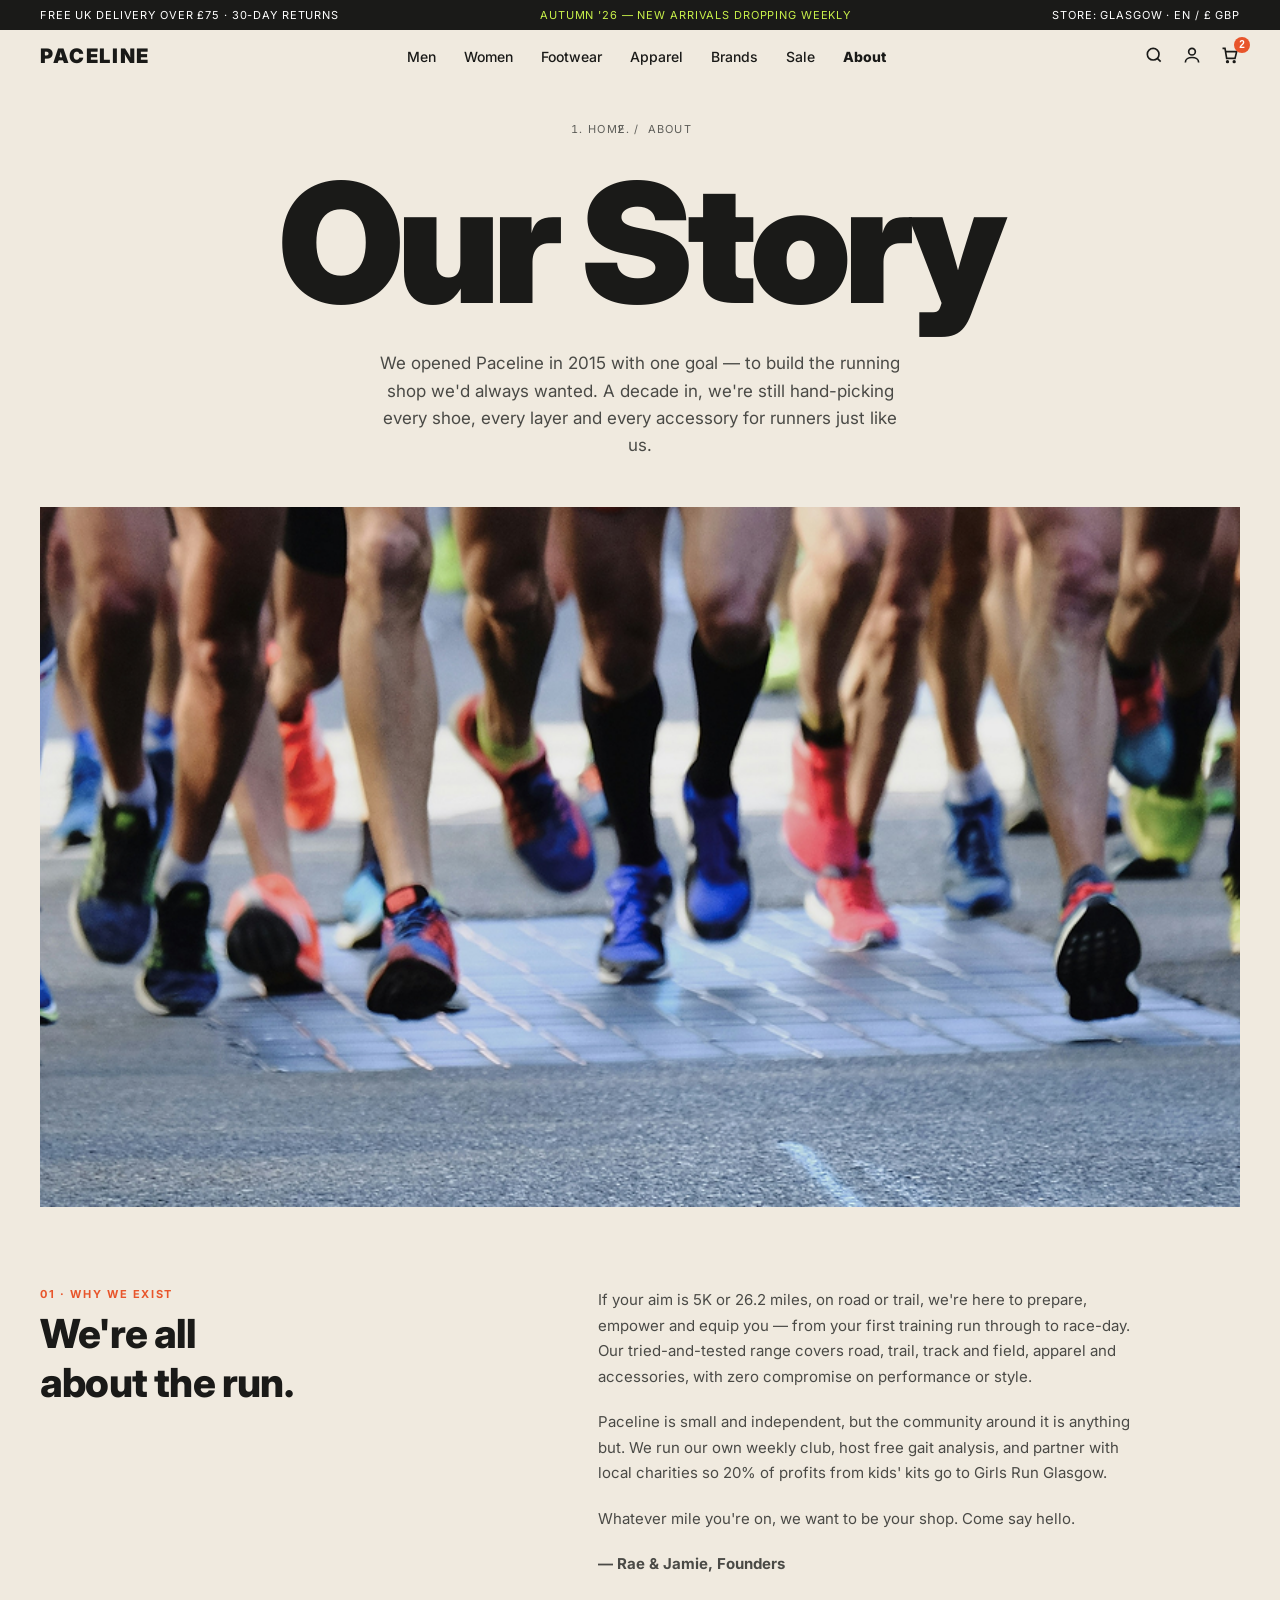
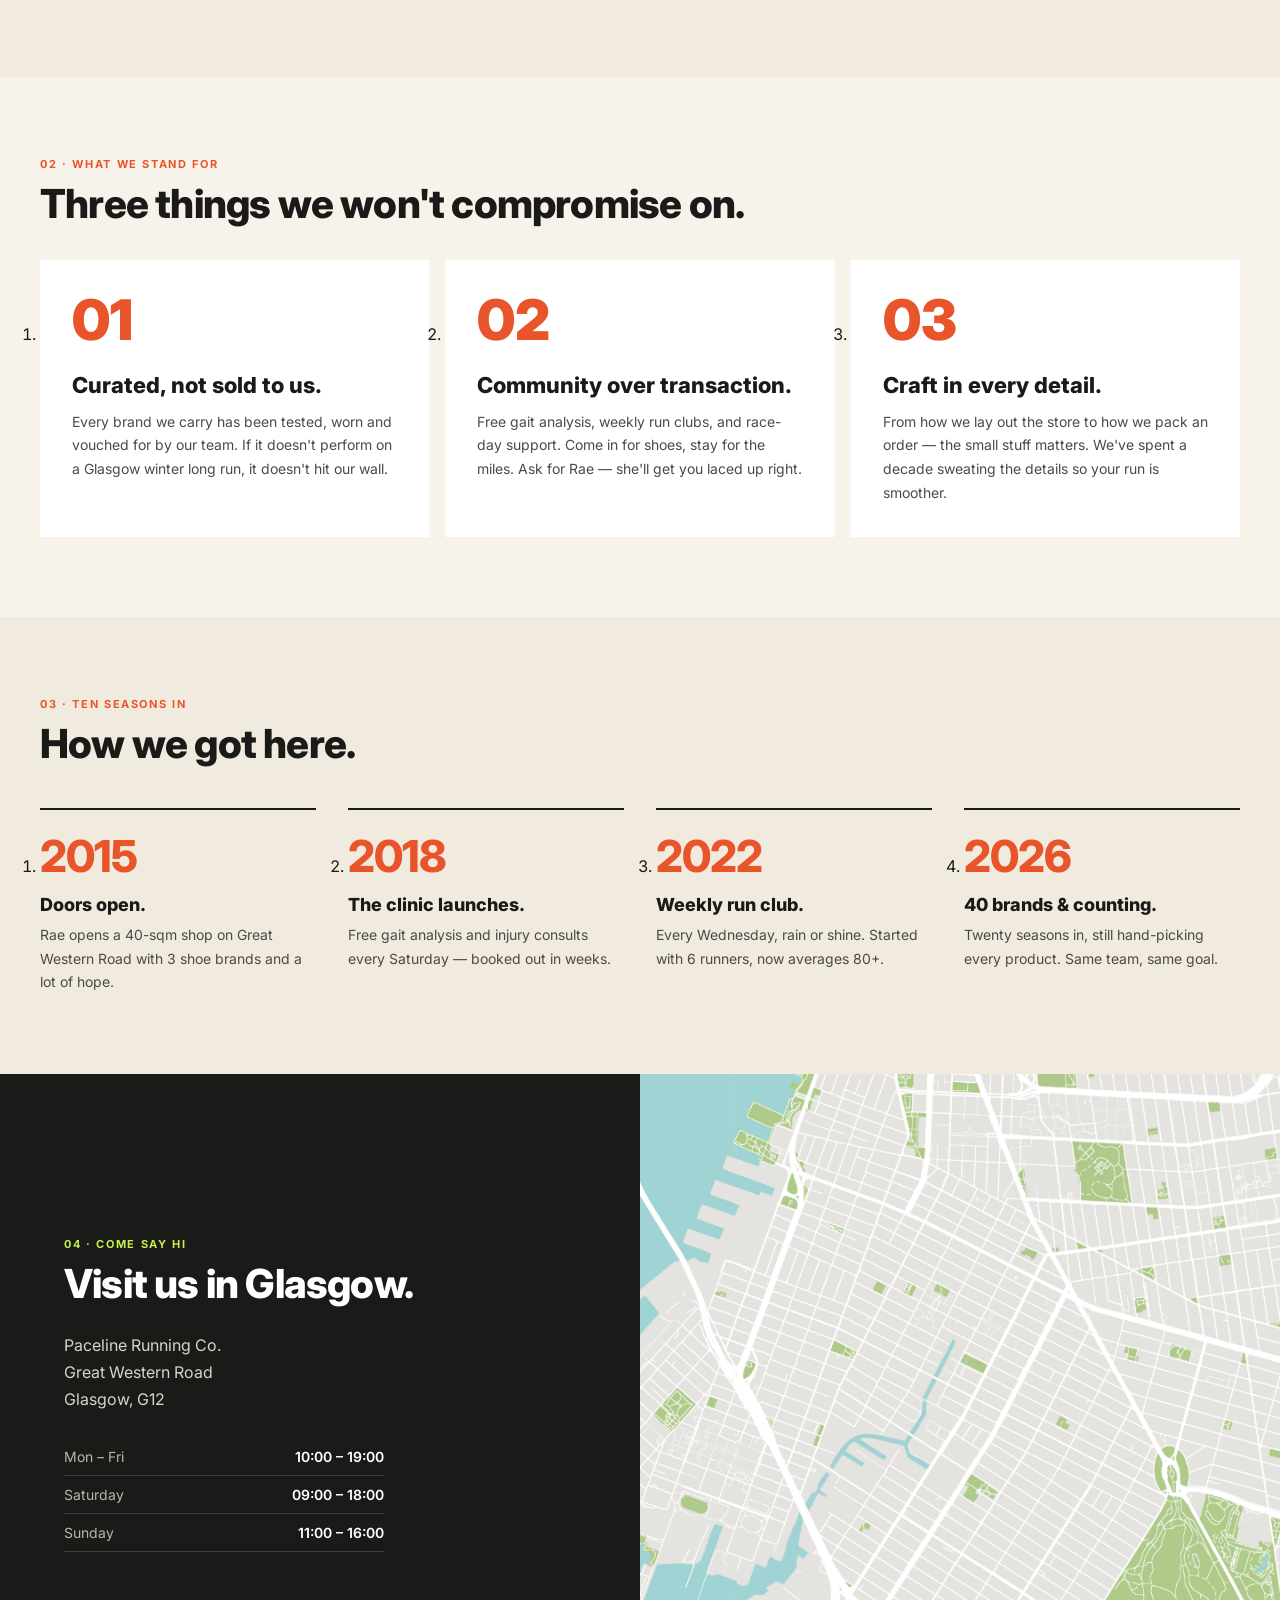
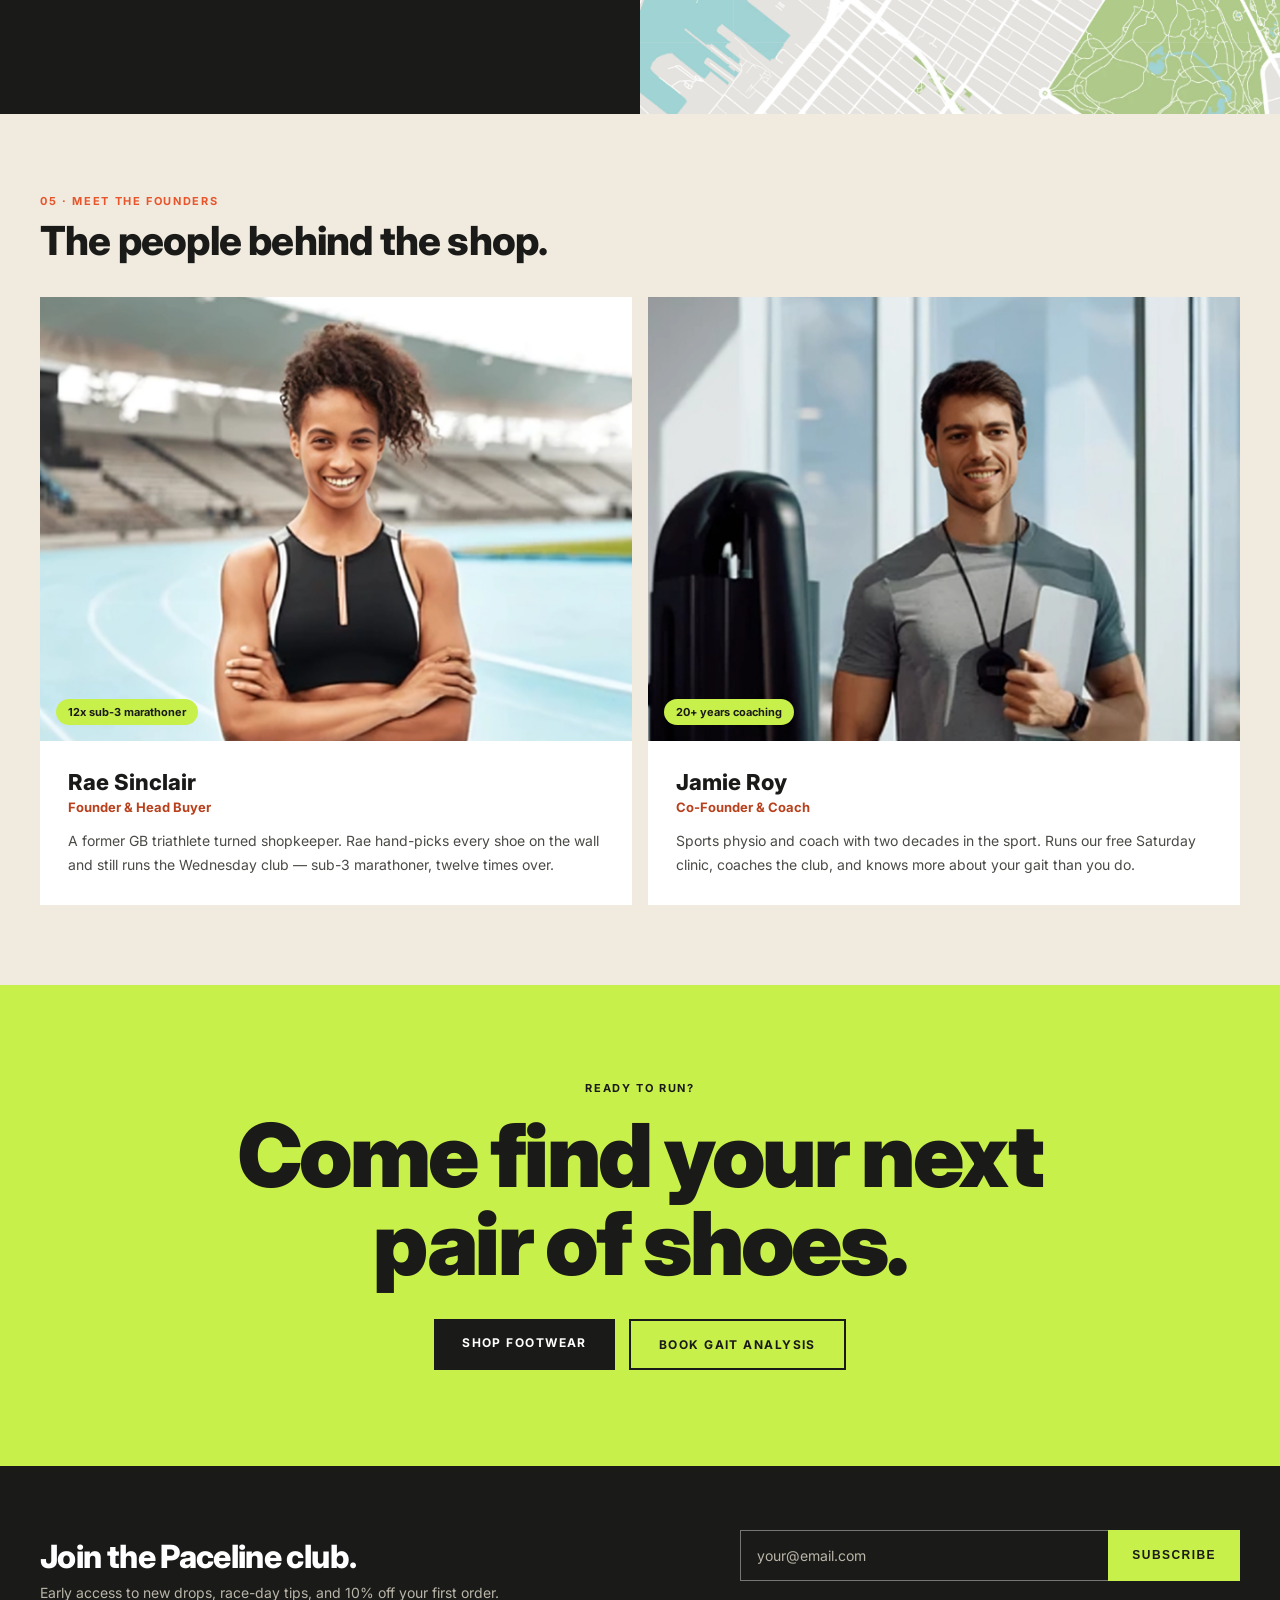
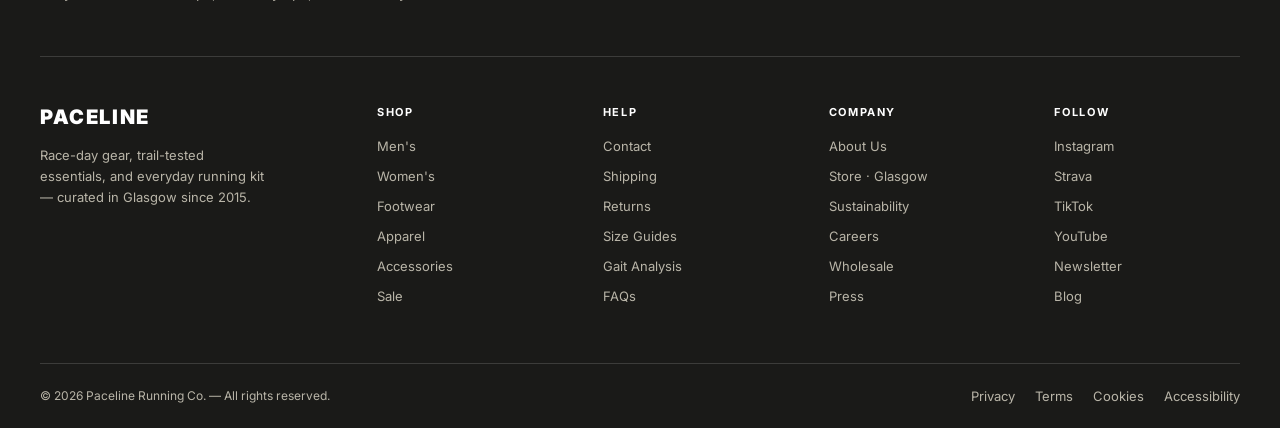
==== commit e21331a6: "Add CTA band" ====
--- a/about.html
+++ b/about.html
@@ -200,6 +200,15 @@
     </li>
   </ul>
 </section>
+<!-- ABOUT: CALL TO ACTION -->
+<section class="cta" aria-labelledby="cta-title">
+  <p class="cta-label">Ready to run?</p>
+  <h2 id="cta-title">Come find your next pair of shoes.</h2>
+  <div class="cta-buttons">
+    <a href="#" class="btn btn-dark">Shop footwear</a>
+    <a href="#" class="btn btn-outline-dark">Book gait analysis</a>
+  </div>
+</section>
   </main>
   <!-- 8. NEWSLETTER + FOOTER -->
   <footer class="site-footer">
--- a/css/style.css
+++ b/css/style.css
@@ -867,6 +867,43 @@
   line-height: 1.7;
   color: #4a4a46;
 }
+/* ===== 22. CALL TO ACTION BAND ===== */
+.cta {
+  background: var(--lime);
+  color: var(--black);
+  text-align: center;
+  padding: 96px 40px;
+}
+
+.cta-label {
+  font-size: 11px;
+  font-weight: 700;
+  letter-spacing: 0.15em;
+  text-transform: uppercase;
+}
+
+.cta h2 {
+  max-width: 14ch;                    /* forces the headline onto about two lines */
+  margin: 16px auto 32px;             /* auto left/right centers the box */
+  font-size: clamp(40px, 8vw, 88px);
+  font-weight: 900;
+  letter-spacing: -0.03em;
+  line-height: 1;
+}
+
+.cta-buttons {
+  display: flex;
+  justify-content: center;
+  gap: 14px;
+  flex-wrap: wrap;                    /* buttons stack if there's no room */
+}
+
+/* Two new button colors for light backgrounds */
+.btn-dark { background: var(--black); color: var(--white); }
+.btn-outline-dark { border: 2px solid var(--black); color: var(--black); }
+
+/* The orange focus ring is hard to see on lime, so use black here */
+.cta a:focus-visible { outline-color: var(--black); }
 
 /* ===== Responsive: tablet and phone ===== */
 @media (max-width: 1024px) {
@@ -907,4 +944,5 @@
   .visit-info { padding: 48px 16px; }
   .founder-grid { grid-template-columns: 1fr; } /* founder cards stack */
   .founder-body { padding: 20px; }
+    .cta { padding: 64px 16px; }
 }
